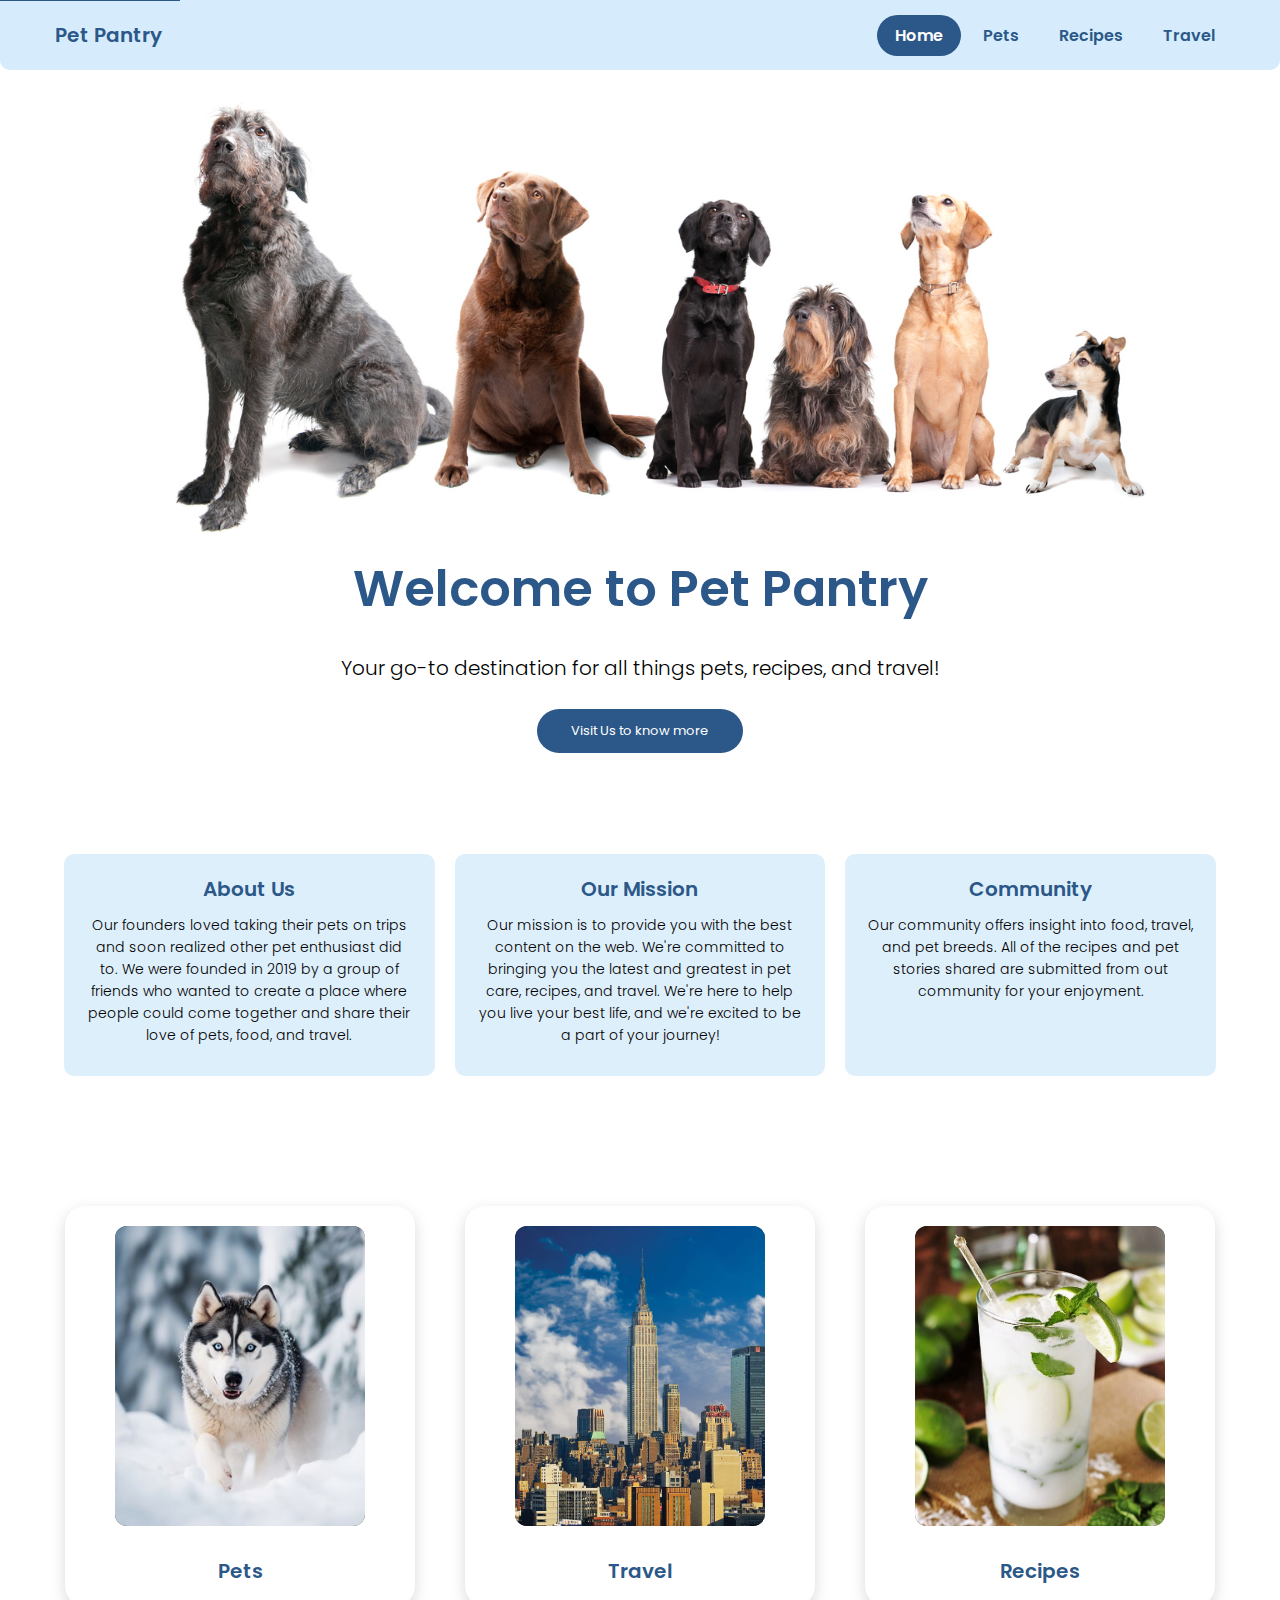
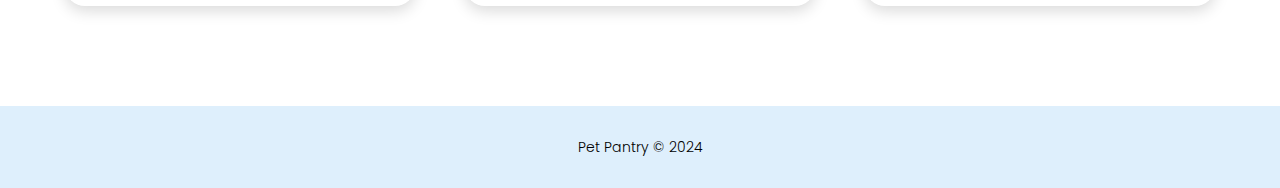
==== index.html @ 0fb1a06d "Add files via upload" ====
<!DOCTYPE html>
<html lang="en">
<head>
    <meta charset="UTF-8">
    <meta name="viewport" content="width=device-width, initial-scale=1.0">
    <link rel="stylesheet" href="css/reset.css">
    <link rel="stylesheet" href="css/style.css">
    <link href="https://fonts.googleapis.com/css2?family=Poppins:wght@100;200;300;400;500;600;700&display=swap" rel="stylesheet">
    <title>Pet Pantry</title>
</head>

<body>
    <header>
        <a href="#main" class="skip">Skip to main content</a>
        <div class="logo">
            <p>Pet Pantry</p>
        </div>
        <input type="checkbox" id="nav_check" hidden>
        <nav>
            <div class="nav-links">
                <ul>
                    <li><a href="index.html" class="active"> Home </a></li>
                    <li><a href="pets.html"> Pets </a></li>
                    <li><a href="recipes.html"> Recipes </a></li>
                    <li><a href="travel.html"> Travel </a></li>
                </ul>
        </div>
        </nav>
        <label for="nav_check" class="hamburger">
            <div></div>
            <div></div>
            <div></div>
        </label>
    </header>

    <main>
        <div class="home-img">
            <img src="images/istock-182214502.jpg">
            <main id="content">
        </div>
        <div class="welcome">
            <h1>Welcome to Pet Pantry</h1>
            <p>Your go-to destination for all things pets, recipes, and travel!</p>
            <a href="" class="welcome-button">Visit Us to know more</a>
        </div>
    <section class="intro-grid">
        <div class="about">
        <h2>About Us</h2>
            <p>Our founders loved taking their pets on trips and soon realized other pet enthusiast did to. We were founded in 2019 by a group of friends who wanted to create a place where people could come together and share their love of pets, food, and travel. </p>
        </div>
        <div class="mission">
            <h2>Our Mission</h2>
            <p>Our mission is to provide you with the best content on the web. We're committed to bringing you the latest and greatest in pet care, recipes, and travel. We're here to help you live your best life, and we're excited to be a part of your journey!</p>
        </div>
        <div class="about-community">
            <h2>Community</h2>
            <p>Our community offers insight into food, travel, and pet breeds. All of the recipes and pet stories shared are submitted from out community for your enjoyment. </p>
        </div>
    </section>

        <div class="container">
            <div class="card">
                <div class="card-image">
                    <img src="images/luna_02.jpg" alt="Husky laying in the snow">
                </div>
                <div class="card-content">
                    <h3>Pets</h3>
                    <p>Meet some of our favorite furry pals. Our online community shared fun facts and quirks about their pets.</p>
                    </p>
                </div>
        </div>

            <div class="card">
               <div class="card-image">
                    <img src="images/Midtown-Manhattan-Empire-State-Building-New-York.webp" alt="Empire State Building">
               </div>
               <div class="card-content">
                    <h3>Travel</h3>
                    <p>Our online community shared must see attractions at some of their favorite travel destinations.</p>
       </div>
            </div>
            <div class="card">
               <div class="card-image">
                    <img src="images/Coconut-Mojitos2.jpg" alt="Mojito drink">
               </div>
               <div class="card-content">
                    <h3>Recipes</h3>
                    <p>Our online community shares stories behind each dish and delicious recipes for cuisine around the world.</p>
               </div>
</div>
    </main>
    <footer>
		<p> Pet Pantry &copy; 2024</p>
	</footer>
</body>
---- css/style.css ----
@font-face {
  font-family: Poppins;
  src: url('https://fonts.googleapis.com/css2?family=Poppins:wght@300;400;500;600;700&display=swap');
}

* {
  margin: 0;
  padding: 0;
  box-sizing: border-box;
  list-style: none;
  text-decoration: none;
  font-family: Poppins, sans-serif;
}
.skip {
  position: absolute;
  top: -40px;
  left: 0;
  background: rgb(43, 88, 136);
  color: #ffffff;
  padding: 8px;
  z-index: 100;
  transition: top 0.3s;
}

.skip:focus {
  top: 0;
}

body {
  background: #ffffff;
}

header {
  width: 100%;
  height: 70px;
  background: #d6ecfd;
  display: flex;
  align-items: center;
  justify-content: space-between;
  border-radius: 0px 0px 10px 10px;
  padding: 0 45px; 
  margin: 0 auto;
}

.logo p {
  margin-top: 8 px;
  font-size: 20px;
  font-weight: 600;
  color: rgb(43, 88, 136);
}

nav ul {
  display: flex;
}

nav ul li a {
  color: rgb(43, 88, 136);
  display: block;
  margin: 0 2px;
  font-weight: 600;
  padding: 8px 18px;
  transition: 0.2s;
  border-radius: 30px;
}

nav ul li a:hover{
  text-decoration: underline;
}

nav ul li a.active {
  background: rgb(43, 88, 136);
  color: rgb(255, 255, 255);
  text-decoration: none;
}

.hamburger {
  display: none;
  height: fit-content;
  cursor: pointer;
  padding: 3px 8px;
  border-radius: 5px;
  transition: 0.2s;
}

.hamburger:hover {
  background: #d6ecfd;
  height: fit-content;
}

.hamburger div {
  width: 40px;
  height: 3px;
  margin: 6px 0;
  background: rgb(43, 88, 136);
}

.welcome {
  width: 90%;
  position: relative;
  margin-top: 80px;
  top: 40%;
  left: 50%;
  transform: translate(-50%, -50%);
  text-align: center;
}

.welcome h1 {
    font-size: 50px;
    color: rgb(43, 88, 136);
    font-weight: 600;
    width: 100%;
    text-align: center;
}

.welcome p {
  font-size: 20px;
  text-align: center;
  margin-top: 20px;
}

.welcome-button {
  display: inline-block;
  text-decoration: none;
  color: #ffffff;
  padding: 12px 34px;
  font-size: 13px;
  background: rgb(43, 88, 136);
  position: center;
  border-radius: 30px;
  margin-top: 20px;
  cursor: pointer;
}
.container {
  position: relative;
  box-sizing: border-box;
  display: flex;
  justify-content: center;
  align-items: center;
  flex-wrap: wrap;
  gap: 100px 50px;
  padding: 100px 50px;
}
.container .card {
  position: relative;
  display: flex;
  justify-content: center;
  align-items: flex-start;
  width: 350px;
  height: 400px;
  background: #fff;
  border-radius: 20px;
  box-shadow: 0 5px 15px rgba(0, 0, 0, 0.15);
  transition: 0.5s;
}

.container .card:hover {
  height: 450px;
}

.container .card .card-image {
  position: absolute;
  top: 20px;
  width: 250px;
  height: 300px;
  background: #333;
  border-radius: 12px;
  overflow: hidden;
  transition: 0.5s;

}
.container .card:hover .card-image {
  top: -100px;
  scale: 0.75;
  box-shadow: 0 15px 45px rgba(0, 0, 0, 0.2);
}

.container .card .card-image img {
  position: absolute;
  top: 0;
  left: 0;
  width: 100%;
  height: 100%;
  object-fit: cover;
}

.container .card .card-content {
  position: absolute;
  top: 350px;
  width: 100%;
  padding: 0 30px;
  height: 30px;
  overflow: hidden;
  text-align: center;
  transition: .05s;
}

.container .card:hover .card-content {
  top: 250px;
  height: 250px;
}

h1 {
  font-size: 50px;
    color: rgb(43, 88, 136);
    font-weight: 600;
    width: 100%;
    text-align: center;
    margin-top: 40px;
}
h2 {
  color: rgb(43, 88, 136);
  font-size: 20px;
  font-weight: 600;
}

h3 {
  color: rgb(43, 88, 136);
  font-weight: bold;
  font-size: 20px;
  font-weight: 600;
}

p{
  color: #000000;
  font-size: 14px;
  font-weight: 300;
  line-height: 22px;
  padding: 10px;
}

.intro-grid {
  width: 90%;
  margin: auto;
  text-align: center;
  display: grid;
  grid-template-columns: 1fr 1fr 1fr;
  grid-gap: 20px;
  justify-content: space-between;
}

.intro-grid div {
  background-color: #deeffc;
  border-radius: 10px;
  padding: 20px 12px;
  box-sizing: border-box;
  margin-bottom: 8%;
}

.pets-title p {
  font-size: 20px;
  text-align: center;
  margin-top: 20px;
}

.recipe-title p {
  font-size: 20px;
  text-align: center;
  margin-top: 20px;
} 

.travel-title p {
  font-size: 20px;
  text-align: center;
  margin-top: 20px;
}

.footer {
  background: #d6ecfd;
  text-align: center;
}

footer {
  padding: 20px 0;
  background-color: #deeffc;
  text-align: center;
}

.grid-container {
  display: grid;
  grid-template-columns: 1fr;
  gap: 20px;
  margin-top: 50px;
  margin-left: 50px;
}

.recipe-container {
  display: grid;
  grid-template-columns: 1fr;
  gap: 20px;
  margin-top: 50px;
  margin-left: 50px;
}

#accordion {
  width: 100%;
}

#accordion li{
  list-style: none;
  width: 90%;
  margin-bottom: 10px;
  background: #dcedf7;
  padding: 10px;
  border-radius: 4px;
}

#accordion li label {
  padding: 10px;
  display:flex;
  align-items: center;
  justify-content: space-between;
  font-size: 18px;
  font-weight: 600;
  cursor: pointer;
  color: rgb(43, 88, 136);
}

#accordion li label span {
  transform: rotate(90deg);
  font-size: 18px;
}

#accordion label + input[type="radio"]{
  display: none;
}

#accordion .content{
  padding: 0 10px;
  line-height:26px;
  max-height: 0;
  overflow: hidden;
  transition: max-height 0.5s ease-in-out;
}

#accordion label + input[type="radio"]:checked + .content{
  max-height: 400px;
}

.image-container img{
  display: inline-block;
  width: 200px;
  height: 200px;
  border-radius: 10px;
}

.container-slide {
  padding: 32px;
}

.slider-wrapper {
  position: relative;
  max-width: 48rem;
  margin: 0 auto;
}

.slider {
  display: flex;
  aspect-ratio: 16/9;
  overflow-x: auto;
  scroll-snap-type: x mandatory;
  scroll-behavior: smooth;
  box-shadow: 0 0 10px 0 rgba(0, 0, 0, 0.1);
  border-radius: 0.5rem;
}

.slider img{
  flex: 1 0 100%;
  width: fit-content;
  height: 100%;
  scroll-snap-align: start;
  object-fit: cover;
}

.slider-nav {
  display: flex;
  column-gap: 1 rem;
  position: absolute;
  bottom: 1.25rem;
  left:50%;
  transform: translateX(-50%);
  z-index: 1;
}

.travel-container h2{
  background: rgb(43, 88, 136);
  color: #ffffff;
  padding: 0 20px;
  border-radius: 5px;
  text-align: center;
}
.travel-container h3{
  margin-top: 10px;
  text-align: center;
  background-color: #d6ecfd;
}

.travel-container h4{
  margin-top: 10px;
  text-align: center;
  background-color: #edf3f7;
}


@media (max-width: 375px) {
  nav ul {
    display: none;
    flex-direction: column;
    align-items: center;
    position: absolute;
    left: 0; 
    width: 100%; 
    background-color: #f1f0f0;
    padding: 20px 0;
    border-radius: 10px;
  }

  nav ul.open {
    display: flex;
  }

  nav ul li {
    margin-bottom: 10px; 
  }

  nav ul li a {
    display: block;
    padding: 10px 20px; 
    font-size: 16px;
  }

  .hamburger {
    display: block;
  }
  .image-container img{
    display: inline-block;
    width: 100px;
    height: 100px;
    border-radius: 10px;
  }
}

@media only screen and (max-width: 760px) {
  header {
    padding: 0 20px;
  }

  .logo p {
    display: flex;
    align-items: center;
    margin-left: 30px;
    height: 70px;
    font-weight: 600;
  }

  nav {
    position: absolute;
    top: 80px;
    right: -100%;
    border-radius: 10px; 
    height: 25vh;
    z-index: 999;
    width: 280px;
    background: #f1f0f0;
    justify-content: center;
    transition: 0.3s;
    box-shadow: 2px 0 20px 0 rgba(0, 0, 0, 0.05);
  }

  #nav_check {
    display: none;
  }

  #nav_check:checked ~ nav {
    right: 0;
  }

  .hamburger {
    display: block;
    cursor: pointer;
  }

  nav ul {
    display: block;
    padding: 0 20px;
    margin-top: 30px;
  }

  nav ul li a {
    display: block;
    margin-bottom: 5px;
    padding: 10px 15px;
    border-radius: 5px;
  }

  .welcome {
    width: 90%;
    position: relative;
    margin-top: 100px;
    top: 40%;
    left: 50%;
    text-align: center;
  }  
  
  .welcome h1 {
    font-size: 20px;
    color: rgb(43, 88, 136);
    font-weight: 600;
    width: 100%;
    text-align: center;

}

  .welcome p {
    font-size: 16px;
    text-align: center;
    margin-top: 20px;
  } 

  h2 {
    color: rgb(43, 88, 136);
    font-size: 20px;
    font-weight: 600;
}
  p{
    color: #000000;
    font-size: 14px;
    font-weight: 300;
    line-height: 22px;
    padding: 10px;
  }

  .intro-grid {
    display: flex;
    flex-wrap: wrap;
    justify-content: space-around;
    align-items: stretch;
}

  .intro-grid div {
    background-color: #deeffc;
    border-radius: 10px;
    padding: 20px 12px;
    box-sizing: border-box;
    margin-bottom: 8%;
  }
  .image-container img{
    display: inline-block;
    width: 100px;
    height: 100px;
    border-radius: 10px;
  }
}
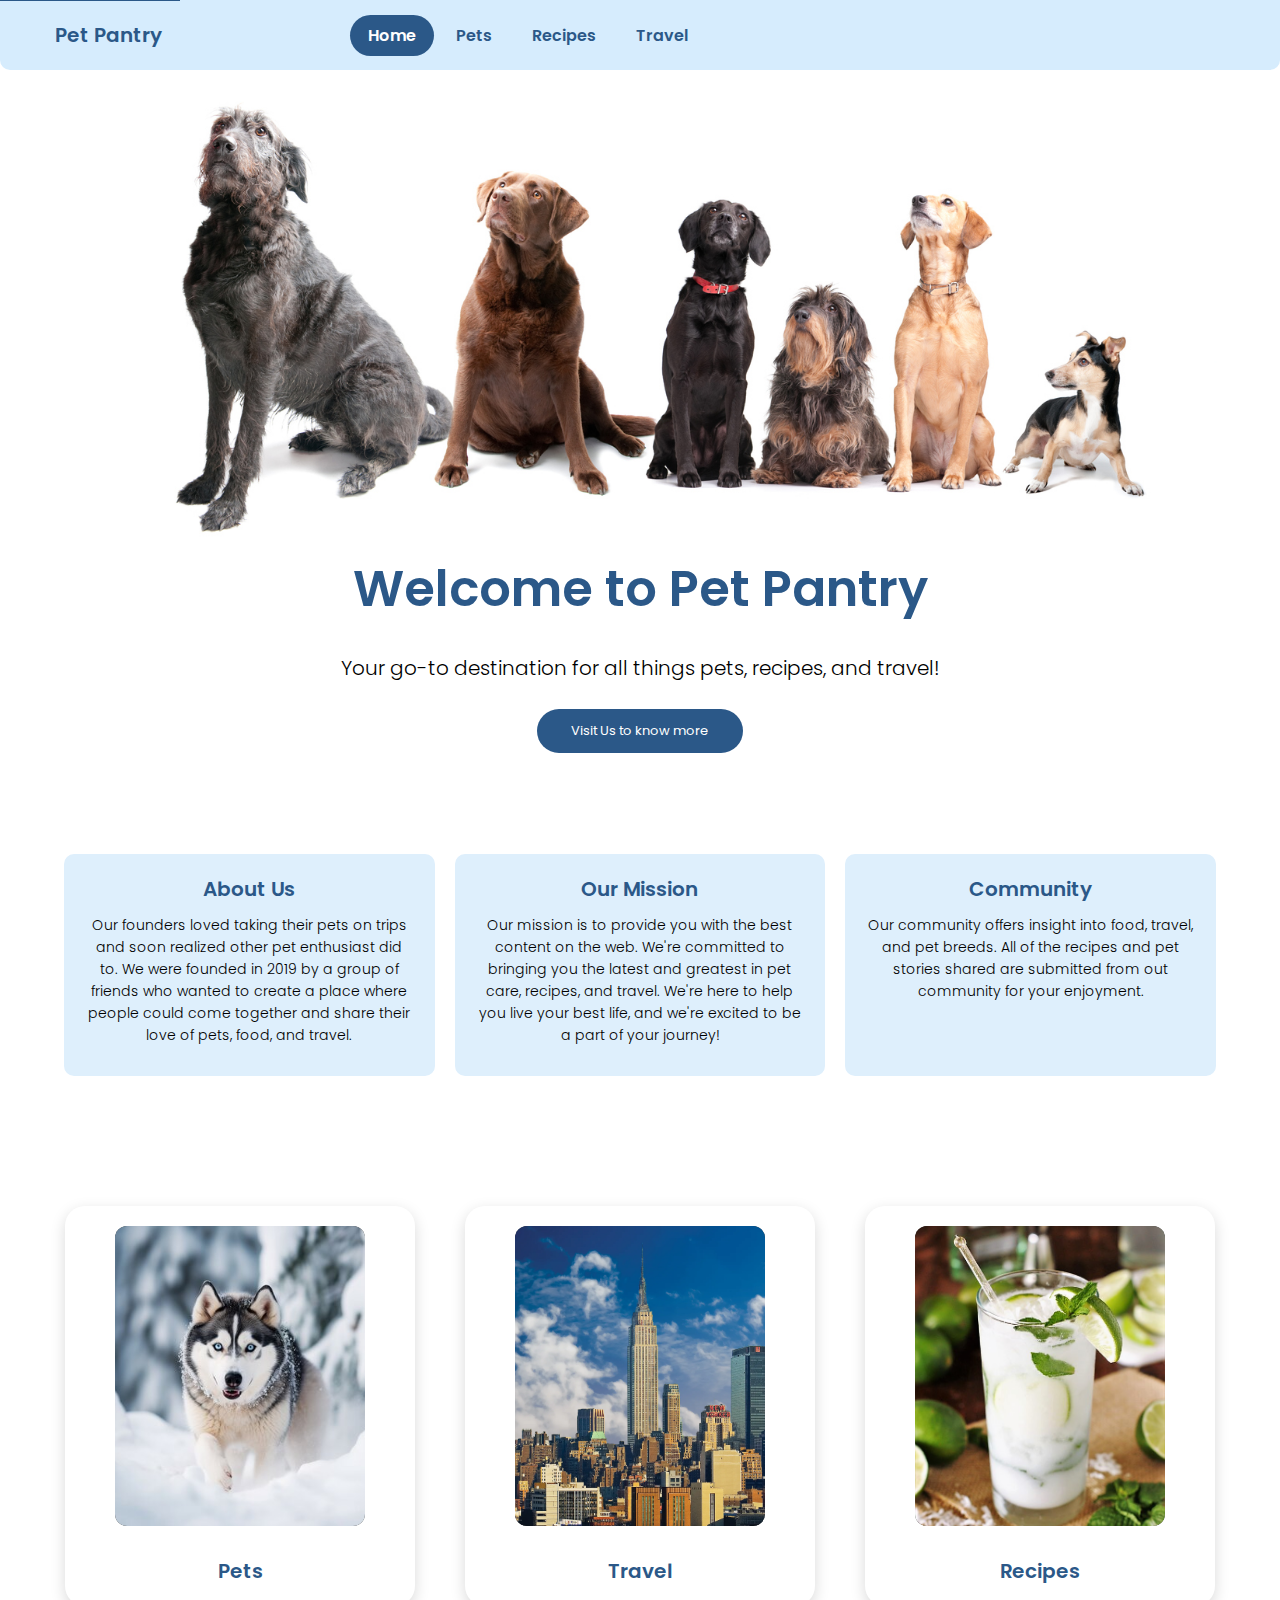
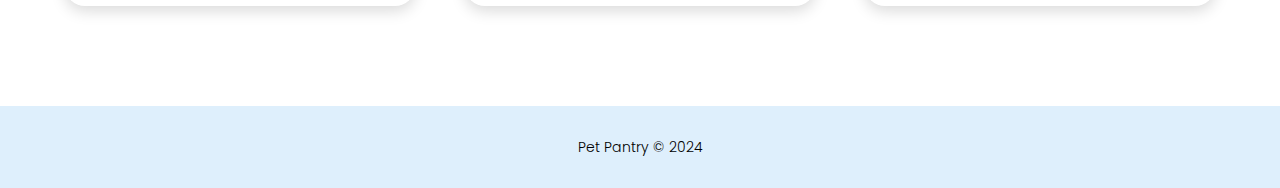
==== commit 77bdbe98: "Update index.html" ====
--- a/index.html
+++ b/index.html
@@ -24,20 +24,21 @@
                     <li><a href="recipes.html"> Recipes </a></li>
                     <li><a href="travel.html"> Travel </a></li>
                 </ul>
-        </div>
+            </div>
         </nav>
-        <label for="nav_check" class="hamburger">
+        <label for="nav_check" class="hamburger"> Menu</label>
             <div></div>
             <div></div>
             <div></div>
-        </label>
     </header>
 
     <main>
+	    <div id="main">
         <div class="home-img">
-            <img src="images/istock-182214502.jpg">
+            <img src="images/istock-182214502.jpg" alt="image of six dogs looking up">
             <main id="content">
         </div>
+	    </div>
         <div class="welcome">
             <h1>Welcome to Pet Pantry</h1>
             <p>Your go-to destination for all things pets, recipes, and travel!</p>
@@ -92,4 +93,4 @@
     <footer>
 		<p> Pet Pantry &copy; 2024</p>
 	</footer>
-</body>+</body>
--- a/css/style.css
+++ b/css/style.css
@@ -333,6 +333,96 @@
 }
 
 #accordion label + input[type="radio"]:checked + .content{
+  max-height: 400px;
+}
+
+#accordion2 {
+  width: 100%;
+}
+
+#accordion2 li{
+  list-style: none;
+  width: 90%;
+  margin-bottom: 10px;
+  background: #dcedf7;
+  padding: 10px;
+  border-radius: 4px;
+}
+
+#accordion2 li label {
+  padding: 10px;
+  display:flex;
+  align-items: center;
+  justify-content: space-between;
+  font-size: 18px;
+  font-weight: 600;
+  cursor: pointer;
+  color: rgb(43, 88, 136);
+}
+
+#accordion2 li label span {
+  transform: rotate(90deg);
+  font-size: 18px;
+}
+
+#accordion2 label + input[type="radio"]{
+  display: none;
+}
+
+#accordion2 .content{
+  padding: 0 10px;
+  line-height:26px;
+  max-height: 0;
+  overflow: hidden;
+  transition: max-height 0.5s ease-in-out;
+}
+
+#accordion2 label + input[type="radio"]:checked + .content{
+  max-height: 400px;
+}
+
+#accordion3 {
+  width: 100%;
+}
+
+#accordion3 li{
+  list-style: none;
+  width: 90%;
+  margin-bottom: 10px;
+  background: #dcedf7;
+  padding: 10px;
+  border-radius: 4px;
+}
+
+#accordion3 li label {
+  padding: 10px;
+  display:flex;
+  align-items: center;
+  justify-content: space-between;
+  font-size: 18px;
+  font-weight: 600;
+  cursor: pointer;
+  color: rgb(43, 88, 136);
+}
+
+#accordion3 li label span {
+  transform: rotate(90deg);
+  font-size: 18px;
+}
+
+#accordion3 label + input[type="radio"]{
+  display: none;
+}
+
+#accordion3 .content{
+  padding: 0 10px;
+  line-height:26px;
+  max-height: 0;
+  overflow: hidden;
+  transition: max-height 0.5s ease-in-out;
+}
+
+#accordion3 label + input[type="radio"]:checked + .content{
   max-height: 400px;
 }
 
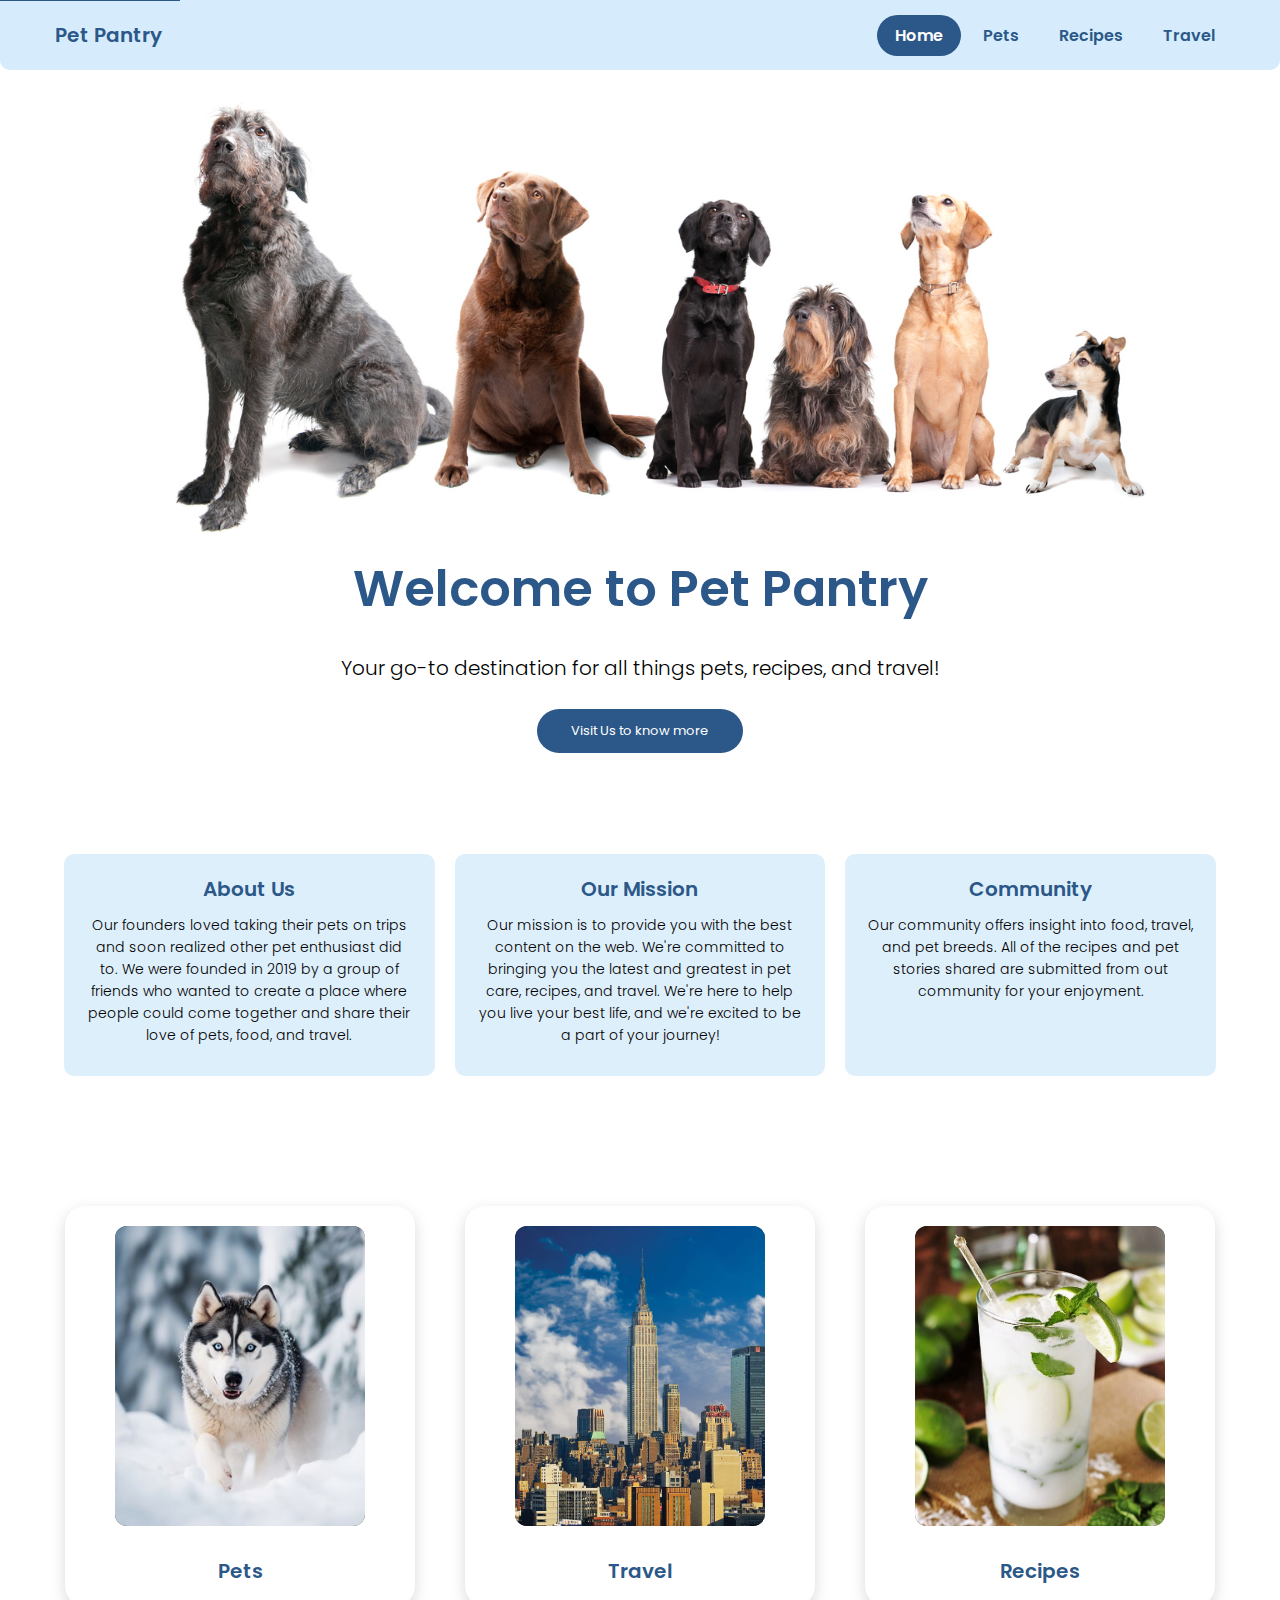
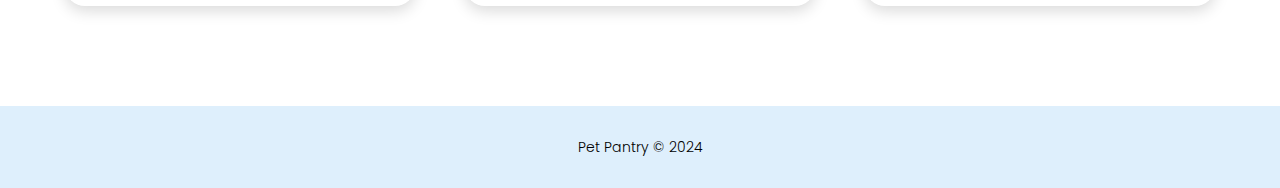
==== commit 8a989b5d: "Update index.html" ====
--- a/index.html
+++ b/index.html
@@ -27,16 +27,13 @@
             </div>
         </nav>
         <label for="nav_check" class="hamburger"> Menu</label>
-            <div></div>
-            <div></div>
-            <div></div>
     </header>
 
     <main>
 	    <div id="main">
         <div class="home-img">
             <img src="images/istock-182214502.jpg" alt="image of six dogs looking up">
-            <main id="content">
+            
         </div>
 	    </div>
         <div class="welcome">
